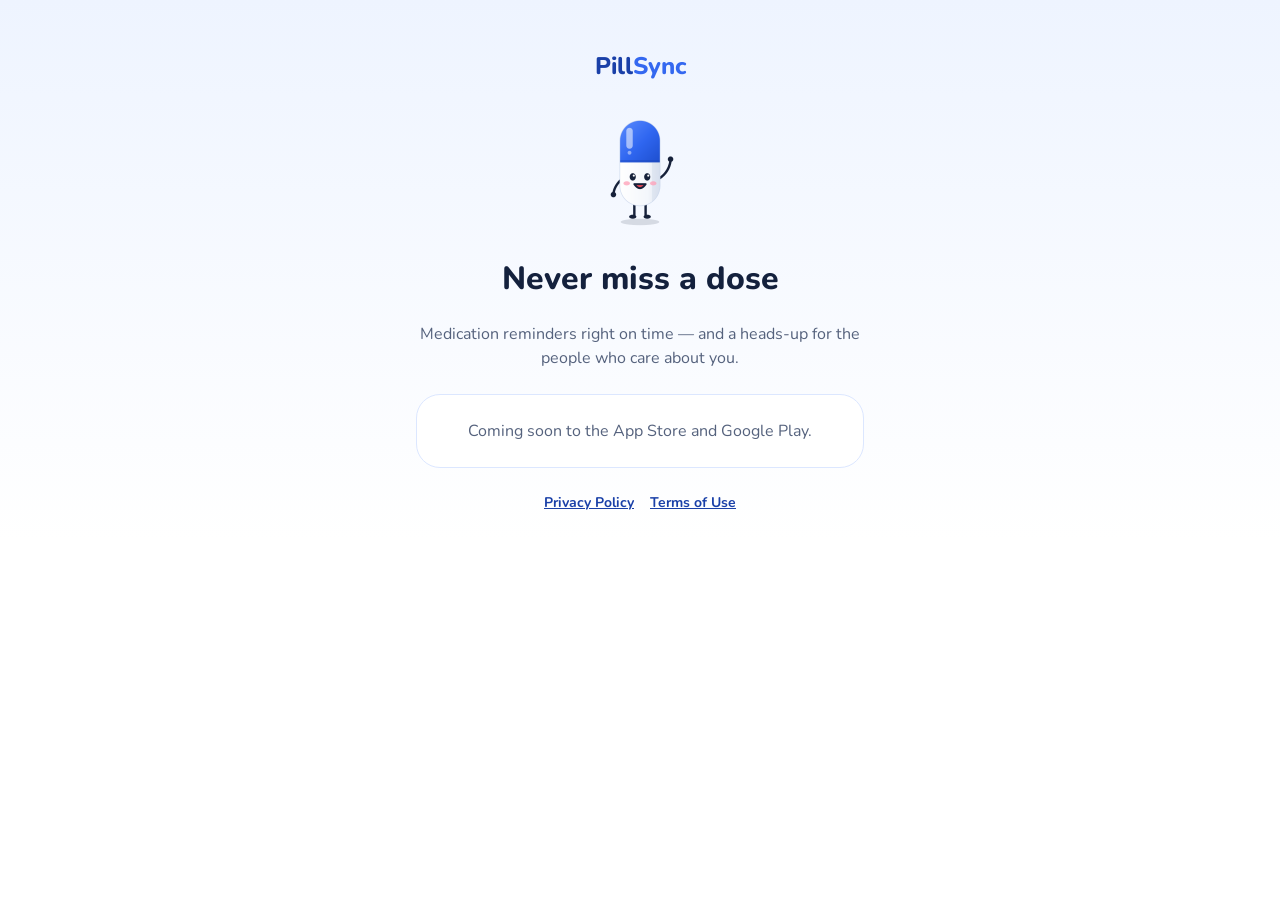
==== index.html @ e98e67c2 "pillsync.app site (built from rvulcano/Medicare web/)" ====
<!doctype html>
<html lang="en">
<head>
<meta charset="utf-8">
<meta name="viewport" content="width=device-width, initial-scale=1">
<meta name="theme-color" content="#2152d6">
<title>PillSync — medication reminders</title>
<meta name="description" content="Medication reminders right on time, and a heads-up for the people who care about you.">
<link rel="icon" href="/favicon.svg" type="image/svg+xml">
<link rel="preconnect" href="https://fonts.googleapis.com">
<link href="https://fonts.googleapis.com/css2?family=Nunito:wght@400;700;800&display=swap" rel="stylesheet">
<link rel="stylesheet" href="/assets/site.css">
</head>
<body>
<main class="center">
  <div class="brand">Pill<span>Sync</span></div>
  <img class="mascot" src="/assets/mascot-wave.png" alt="PillSync mascot waving" width="128" height="128">
  <h1 data-t="tagline">Never miss a dose</h1>
  <p data-t="sub">Medication reminders right on time — and a heads-up for the people who care about you.</p>
  <div class="card"><p data-t="soon">Coming soon to the App Store and Google Play.</p></div>
  <footer><a href="/privacy/" data-t="privacy">Privacy Policy</a><a href="/terms/" data-t="terms">Terms of Use</a></footer>
</main>
<script type="module">
  import { T } from '/assets/i18n.js'
  document.querySelectorAll('[data-t]').forEach((el) => { const v = T[el.dataset.t]; if (typeof v === 'string') el.textContent = v })
</script>
</body>
</html>
---- assets/site.css ----
/* pillsync.app — same brand rules as the app: blue & white, pill buttons, 8dp grid, min 12px text. */
:root {
  --brand-50: #eef4ff;
  --brand-100: #dce7ff;
  --brand-500: #3468f0;
  --brand-600: #2152d6;
  --brand-700: #1a40a8;
  --ink: #14213d;
  --muted: #55627d;
  color-scheme: light;
}
* { box-sizing: border-box; }
html, body { margin: 0; }
body {
  font-family: 'Nunito', system-ui, -apple-system, 'Segoe UI', Roboto, sans-serif;
  background: linear-gradient(180deg, var(--brand-50), #fff 60%);
  color: var(--ink);
  min-height: 100vh;
  line-height: 1.5;
}
main { max-width: 480px; margin: 0 auto; padding: 48px 16px 64px; display: flex; flex-direction: column; gap: 24px; }
.center { text-align: center; align-items: center; }
.brand { font-weight: 800; font-size: 24px; color: var(--brand-700); }
.brand span { color: var(--brand-500); }
h1 { margin: 0; font-size: 32px; line-height: 1.2; font-weight: 800; }
h2 { margin: 0; font-size: 20px; font-weight: 800; }
p { margin: 0; font-size: 16px; color: var(--muted); }
.mascot { width: 128px; height: auto; }
.card { background: #fff; border: 1px solid var(--brand-100); border-radius: 24px; padding: 24px; display: flex; flex-direction: column; gap: 16px; }
.btn { display: flex; align-items: center; justify-content: center; gap: 8px; min-height: 56px; padding: 0 24px; border-radius: 999px;
  font-weight: 800; font-size: 16px; text-decoration: none; border: 2px solid transparent; cursor: pointer; font-family: inherit; }
.btn-primary { background: var(--brand-600); color: #fff; }
.btn-light { background: #fff; color: var(--ink); border-color: #d9e1f0; }
.code { font-family: 'SF Mono', Menlo, Consolas, monospace; font-size: 40px; font-weight: 800; letter-spacing: 8px; color: var(--brand-700);
  background: var(--brand-50); border-radius: 999px; padding: 16px 24px; text-align: center; }
.steps { display: flex; flex-direction: column; gap: 16px; margin: 0; padding: 0; list-style: none; }
.steps li { display: flex; gap: 16px; align-items: flex-start; }
.steps b { flex: none; display: grid; place-items: center; width: 32px; height: 32px; border-radius: 999px; background: var(--brand-600); color: #fff; font-size: 14px; }
.small { font-size: 12px; color: var(--muted); }
footer { display: flex; justify-content: center; gap: 16px; font-size: 14px; }
footer a, .link { color: var(--brand-700); font-weight: 700; }
.legal h2 { margin-top: 8px; }
.legal p { color: #3a4560; }
[hidden] { display: none !important; }
.center > .card { align-self: stretch; }
.steps, .card { text-align: left; }
.card > p { text-align: center; }
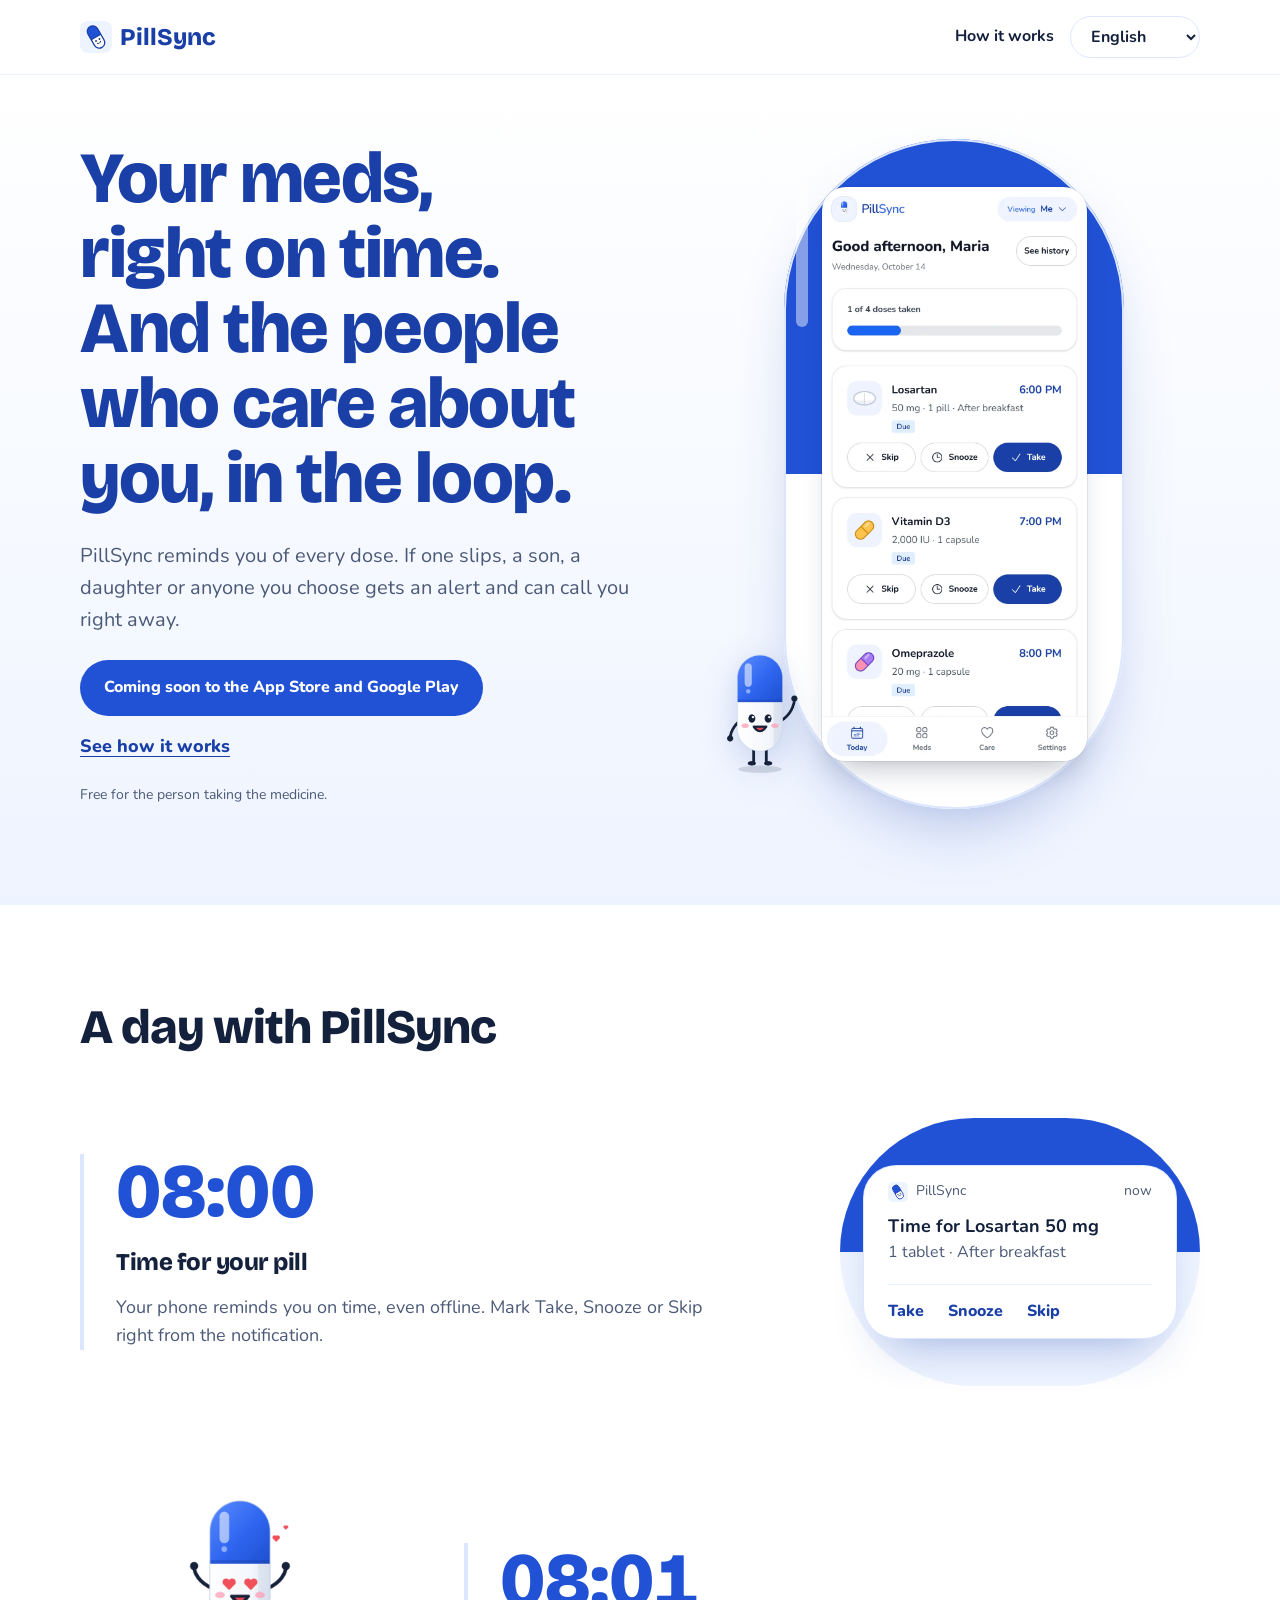
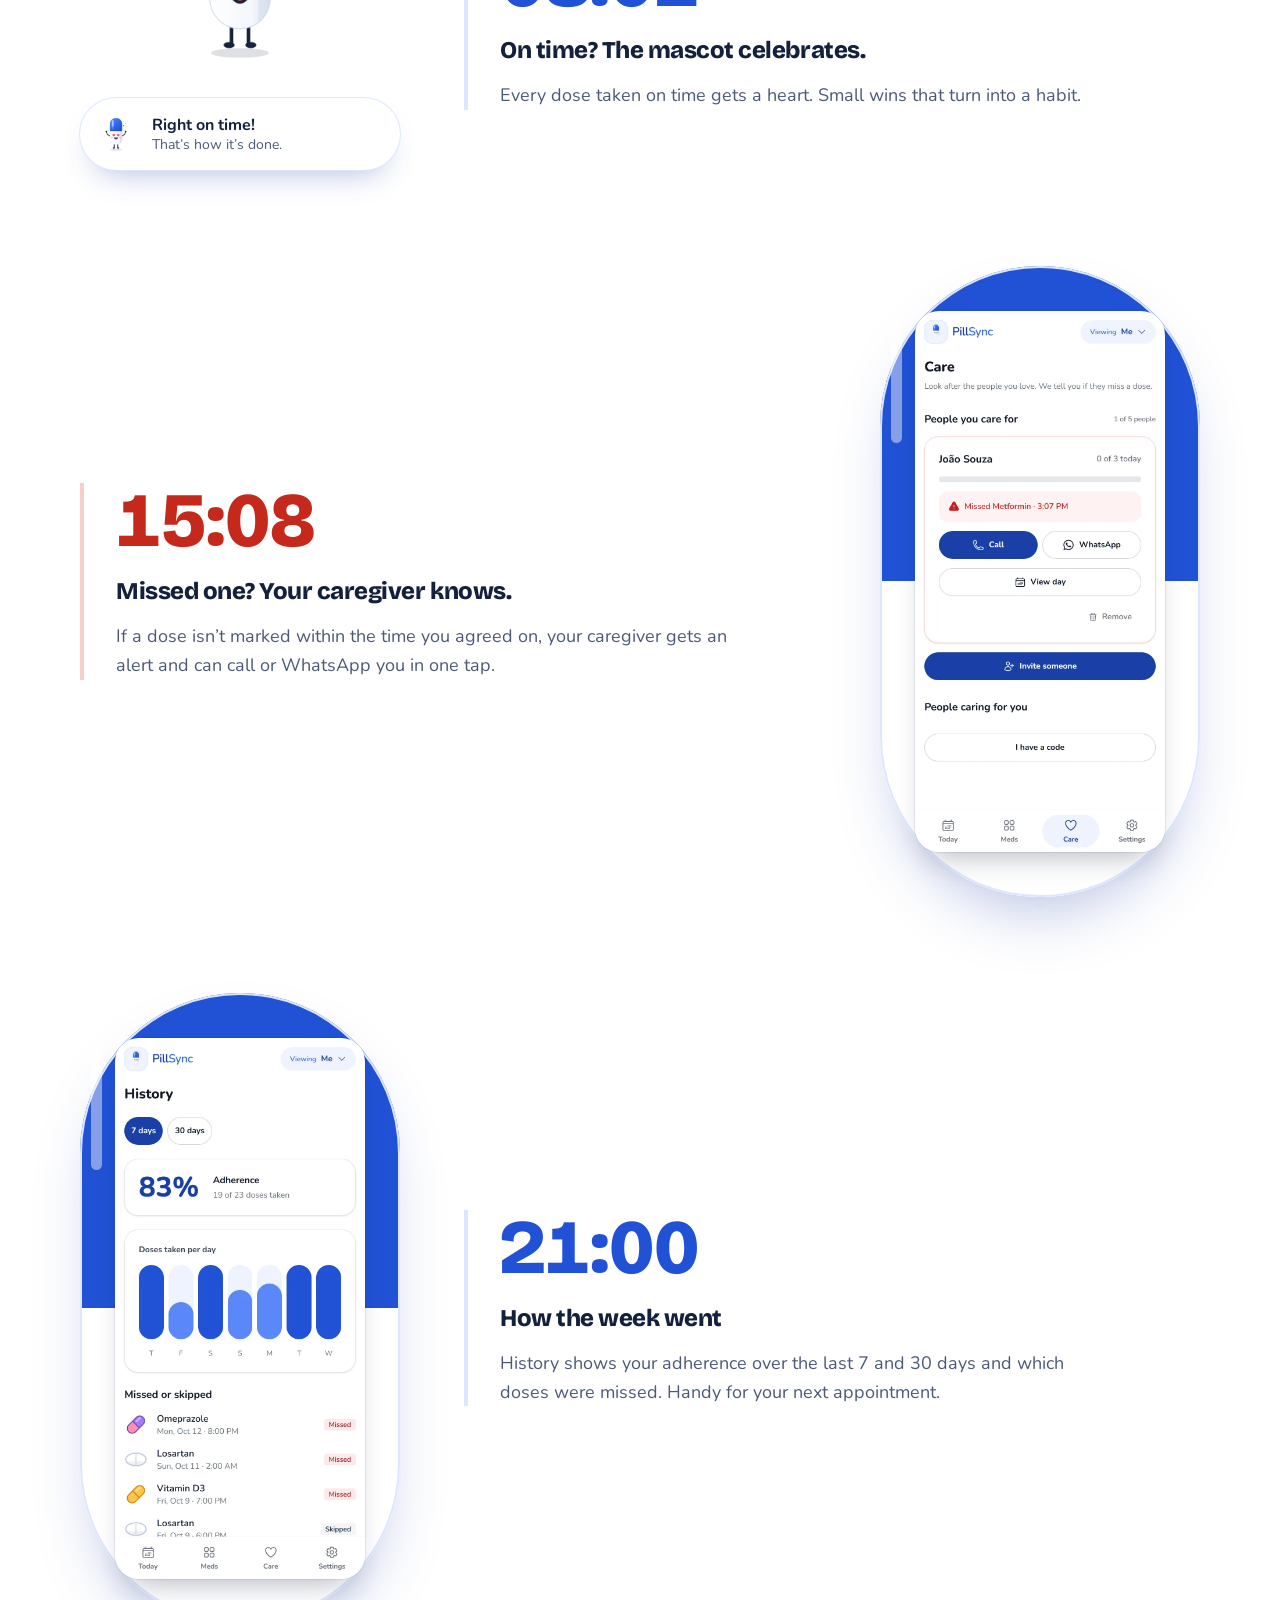
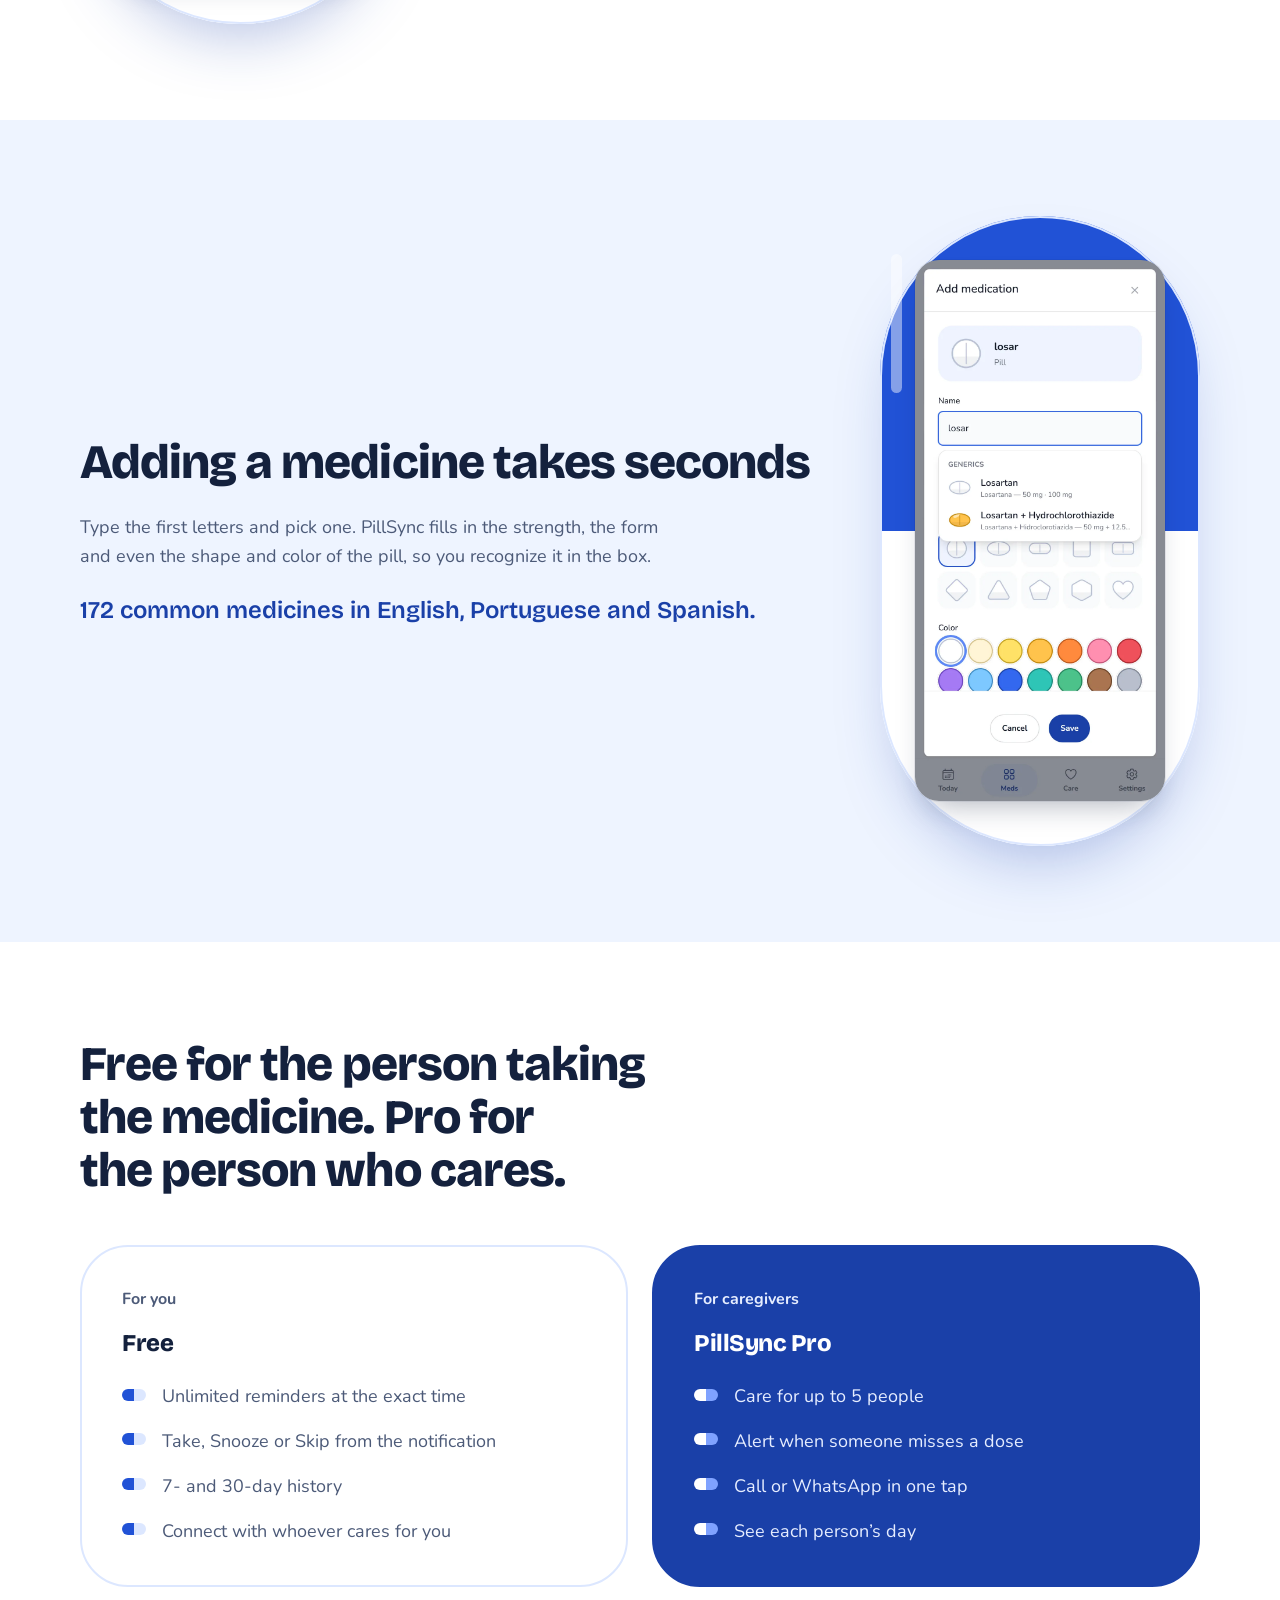
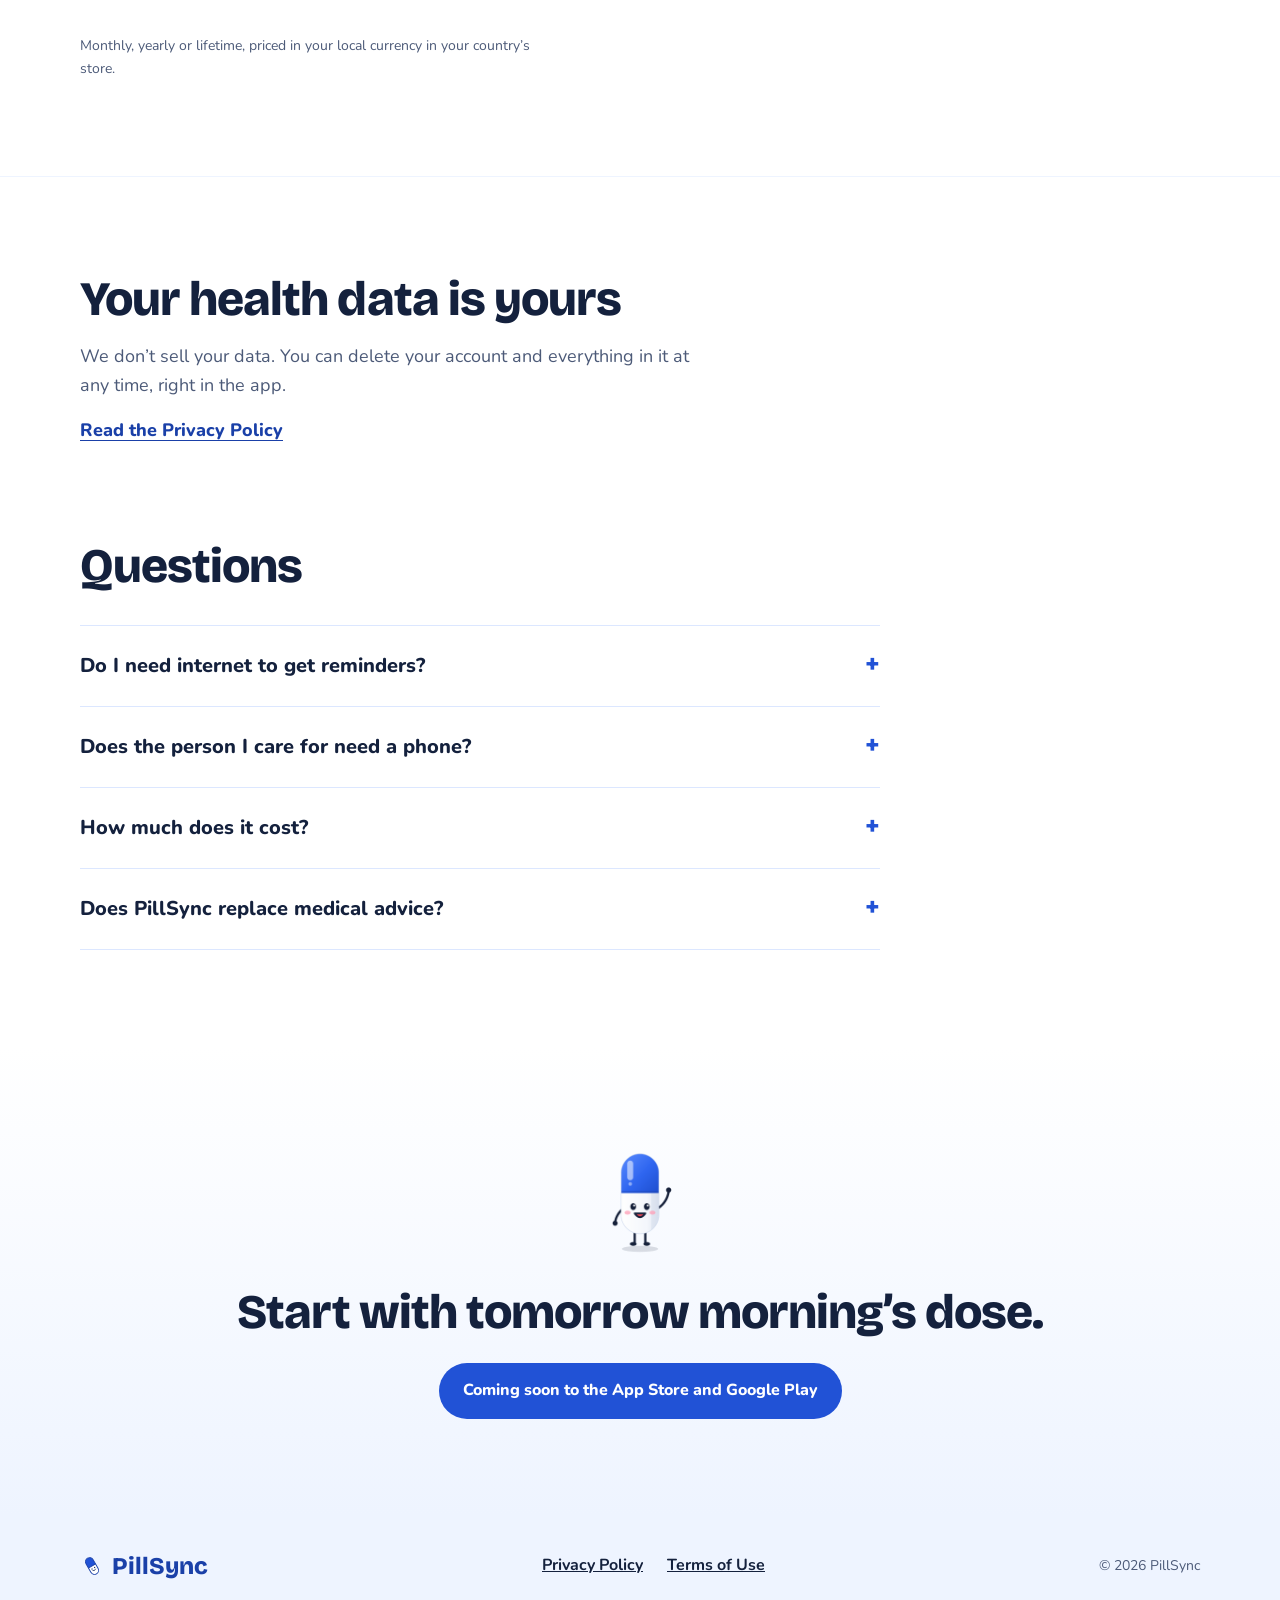
==== commit 5afd6c1a: "site: 2f3a483 2026-10-14T20:15Z" ====
--- a/index.html
+++ b/index.html
@@ -4,25 +4,151 @@
 <meta charset="utf-8">
 <meta name="viewport" content="width=device-width, initial-scale=1">
 <meta name="theme-color" content="#2152d6">
-<title>PillSync — medication reminders</title>
-<meta name="description" content="Medication reminders right on time, and a heads-up for the people who care about you.">
+<title>PillSync: medication reminders with caregiver alerts</title>
+<meta name="description" content="Reminders for every dose, right on time. If one slips, the person who cares for you gets an alert.">
+<meta property="og:title" content="PillSync">
+<meta property="og:description" content="Reminders for every dose, right on time. If one slips, the person who cares for you gets an alert.">
+<meta property="og:image" content="https://pillsync.app/assets/mascot-wave.png">
+<meta property="og:url" content="https://pillsync.app/">
 <link rel="icon" href="/favicon.svg" type="image/svg+xml">
 <link rel="preconnect" href="https://fonts.googleapis.com">
-<link href="https://fonts.googleapis.com/css2?family=Nunito:wght@400;700;800&display=swap" rel="stylesheet">
-<link rel="stylesheet" href="/assets/site.css">
+<link rel="preconnect" href="https://fonts.gstatic.com" crossorigin>
+<link href="https://fonts.googleapis.com/css2?family=Bricolage+Grotesque:opsz,wght@12..96,600;12..96,800&family=Nunito:wght@400;600;700;800&display=swap" rel="stylesheet">
+<link rel="stylesheet" href="/assets/landing.css">
 </head>
 <body>
-<main class="center">
-  <div class="brand">Pill<span>Sync</span></div>
-  <img class="mascot" src="/assets/mascot-wave.png" alt="PillSync mascot waving" width="128" height="128">
-  <h1 data-t="tagline">Never miss a dose</h1>
-  <p data-t="sub">Medication reminders right on time — and a heads-up for the people who care about you.</p>
-  <div class="card"><p data-t="soon">Coming soon to the App Store and Google Play.</p></div>
-  <footer><a href="/privacy/" data-t="privacy">Privacy Policy</a><a href="/terms/" data-t="terms">Terms of Use</a></footer>
+<header class="bar">
+  <a class="logo" href="/"><img src="/favicon.svg" alt="" width="32" height="32">PillSync</a>
+  <nav class="bar-nav">
+    <a href="#day" data-c="nav">How it works</a>
+    <select id="lang" aria-label="Language">
+      <option value="en">English</option>
+      <option value="pt">Português</option>
+      <option value="es">Español</option>
+    </select>
+  </nav>
+</header>
+
+<main>
+  <section class="hero">
+    <div class="hero-copy">
+      <h1 data-c="heroTitle">Your meds, right on time. And the people who care about you, in the loop.</h1>
+      <p class="lead" data-c="heroSub">PillSync reminds you of every dose. If one slips, a son, a daughter or anyone you choose gets an alert and can call you right away.</p>
+      <div class="hero-actions">
+        <span class="soon" data-c="soon">Coming soon to the App Store and Google Play</span>
+        <a class="text-link" href="#day" data-c="heroLink">See how it works</a>
+      </div>
+      <p class="fine" data-c="heroFree">Free for the person taking the medicine.</p>
+    </div>
+    <div class="hero-art">
+      <div class="capsule capsule-hero">
+        <img data-shot="today" src="/assets/shots/en/today.webp" alt="" width="860" height="1864" fetchpriority="high">
+      </div>
+      <img class="hero-mascot" src="/assets/mascot-wave.png" data-alt="mascot" alt="" width="160" height="160">
+    </div>
+  </section>
+
+  <section id="day" class="day" aria-labelledby="day-title">
+    <h2 id="day-title" data-c="dayTitle">A day with PillSync</h2>
+    <ol class="timeline">
+      <li class="stop">
+        <div class="stop-copy">
+          <time>08:00</time>
+          <h3 data-c="s1t">Time for your pill</h3>
+          <p data-c="s1p"></p>
+        </div>
+        <div class="moment">
+          <div class="notif" role="img" data-c-label="notifLabel">
+            <div class="notif-head"><img src="/favicon.svg" alt="" width="20" height="20"><span>PillSync</span><span data-c="notifNow">now</span></div>
+            <strong data-c="notifT">Time for Losartan 50 mg</strong>
+            <span data-c="notifP">1 tablet · After breakfast</span>
+            <div class="notif-actions"><span data-c="aTake">Take</span><span data-c="aSnooze">Snooze</span><span data-c="aSkip">Skip</span></div>
+          </div>
+        </div>
+      </li>
+      <li class="stop stop-love">
+        <div class="stop-copy">
+          <time>08:01</time>
+          <h3 data-c="s2t">On time? The mascot celebrates.</h3>
+          <p data-c="s2p"></p>
+        </div>
+        <div class="moment">
+          <img src="/assets/mascot-love.png" data-alt="love" alt="" width="200" height="200" loading="lazy">
+          <div class="toast" aria-hidden="true">
+            <img src="/assets/mascot-love.png" alt="" width="40" height="40">
+            <div><strong data-c="toastT">Right on time!</strong><span data-c="toastP">That’s how it’s done.</span></div>
+          </div>
+        </div>
+      </li>
+      <li class="stop stop-alert">
+        <div class="stop-copy">
+          <time>15:08</time>
+          <h3 data-c="s3t">Missed one? Your caregiver knows.</h3>
+          <p data-c="s3p"></p>
+        </div>
+        <div class="capsule"><img data-shot="care" src="/assets/shots/en/care.webp" alt="" width="860" height="1864" loading="lazy"></div>
+      </li>
+      <li class="stop">
+        <div class="stop-copy">
+          <time>21:00</time>
+          <h3 data-c="s4t">How the week went</h3>
+          <p data-c="s4p"></p>
+        </div>
+        <div class="capsule"><img data-shot="history" src="/assets/shots/en/history.webp" alt="" width="860" height="1864" loading="lazy"></div>
+      </li>
+    </ol>
+  </section>
+
+  <section class="add" aria-labelledby="add-title">
+    <div class="add-copy">
+      <h2 id="add-title" data-c="addTitle">Adding a medicine takes seconds</h2>
+      <p data-c="addP"></p>
+      <p class="fact" data-c="addFact"></p>
+    </div>
+    <div class="capsule"><img data-shot="search" src="/assets/shots/en/search.webp" alt="" width="860" height="1864" loading="lazy"></div>
+  </section>
+
+  <section class="plans" aria-labelledby="plans-title">
+    <h2 id="plans-title" data-c="planTitle">Free for the person taking the medicine. Pro for the person who cares.</h2>
+    <div class="plan-grid">
+      <div class="plan">
+        <p class="plan-who" data-c="freeWho">For you</p>
+        <h3 data-c="freeName">Free</h3>
+        <ul data-list="free"></ul>
+      </div>
+      <div class="plan plan-pro">
+        <p class="plan-who" data-c="proWho">For caregivers</p>
+        <h3 data-c="proName">PillSync Pro</h3>
+        <ul data-list="pro"></ul>
+      </div>
+    </div>
+    <p class="fine" data-c="planNote"></p>
+  </section>
+
+  <section class="privacy" aria-labelledby="priv-title">
+    <h2 id="priv-title" data-c="privTitle">Your health data is yours</h2>
+    <p data-c="privP"></p>
+    <a class="text-link" href="/privacy/" data-c="privLink">Read the Privacy Policy</a>
+  </section>
+
+  <section class="faq" aria-labelledby="faq-title">
+    <h2 id="faq-title" data-c="faqTitle">Questions</h2>
+    <div id="faq-list"></div>
+  </section>
+
+  <section class="end">
+    <img src="/assets/mascot-wave.png" alt="" width="120" height="120" loading="lazy">
+    <h2 data-c="endTitle">Start with tomorrow morning’s dose.</h2>
+    <span class="soon" data-c="soon">Coming soon to the App Store and Google Play</span>
+  </section>
 </main>
-<script type="module">
-  import { T } from '/assets/i18n.js'
-  document.querySelectorAll('[data-t]').forEach((el) => { const v = T[el.dataset.t]; if (typeof v === 'string') el.textContent = v })
-</script>
+
+<footer class="foot">
+  <a class="logo" href="/"><img src="/favicon.svg" alt="" width="24" height="24">PillSync</a>
+  <nav><a href="/privacy/" data-c="privacy">Privacy Policy</a><a href="/terms/" data-c="terms">Terms of Use</a></nav>
+  <small>© 2026 PillSync</small>
+</footer>
+
+<script type="module" src="/assets/landing.js"></script>
 </body>
 </html>
--- a/assets/landing.css
+++ b/assets/landing.css
@@ -0,0 +1,158 @@
+/* pillsync.app landing — the app's own rules: blue & white, pill buttons, 8dp grid (16px minimum gap), text ≥ 12px.
+   The one bold idea: every screen sits inside a giant capsule, blue on top and white below, like the mascot. */
+:root {
+  --blue-50: #eef4ff;
+  --blue-100: #dce7ff;
+  --blue-600: #2152d6;
+  --blue-700: #1a40a8;
+  --ink: #14213d;
+  --muted: #4c5a78;
+  --alert: #c4291c;
+  --display: 'Bricolage Grotesque', 'Nunito', system-ui, sans-serif;
+  --body: 'Nunito', system-ui, -apple-system, 'Segoe UI', Roboto, sans-serif;
+  color-scheme: light;
+}
+* { box-sizing: border-box; }
+html { scroll-behavior: smooth; }
+body { margin: 0; background: #fff; color: var(--ink); font-family: var(--body); font-size: 18px; line-height: 1.6; }
+img { max-width: 100%; height: auto; display: block; }
+a { color: inherit; }
+:focus-visible { outline: 3px solid var(--blue-600); outline-offset: 4px; border-radius: 8px; }
+
+h1, h2, h3 { font-family: var(--display); margin: 0; letter-spacing: -0.02em; text-wrap: balance; }
+h1 { font-size: clamp(40px, 6vw, 72px); line-height: 1.04; font-weight: 800; color: var(--blue-700); }
+h2 { font-size: clamp(32px, 4vw, 48px); line-height: 1.1; font-weight: 800; }
+h3 { font-size: 24px; line-height: 1.25; font-weight: 800; }
+p { margin: 0; color: var(--muted); max-width: 34em; }
+.lead { font-size: 20px; }
+.fine { font-size: 14px; }
+.text-link { color: var(--blue-700); font-weight: 800; text-underline-offset: 4px; }
+
+/* ---------- bar ---------- */
+.bar { position: sticky; top: 0; z-index: 10; display: flex; align-items: center; justify-content: space-between; gap: 16px;
+  padding: 16px max(16px, calc((100vw - 1120px) / 2)); background: rgba(255, 255, 255, 0.92); backdrop-filter: blur(8px);
+  border-bottom: 1px solid var(--blue-50); }
+.logo { display: inline-flex; align-items: center; gap: 8px; font-family: var(--display); font-weight: 800; font-size: 24px; color: var(--blue-700); text-decoration: none; }
+.bar-nav { display: flex; align-items: center; gap: 16px; font-weight: 700; font-size: 16px; }
+.bar-nav a { text-decoration: none; }
+#lang { font: inherit; font-size: 16px; color: var(--ink); border: 1px solid var(--blue-100); border-radius: 999px; padding: 8px 16px; background: #fff; cursor: pointer; }
+
+main > section { padding: 96px max(16px, calc((100vw - 1120px) / 2)); }
+
+/* ---------- capsule (the signature) ---------- */
+.capsule { --w: 320px; position: relative; width: var(--w); padding: calc(var(--w) * 0.14) calc(var(--w) * 0.11);
+  border-radius: 999px; background: linear-gradient(180deg, var(--blue-600) 0 50%, #fff 50% 100%);
+  box-shadow: inset 0 0 0 2px var(--blue-100), 0 32px 64px -24px rgba(26, 64, 168, 0.35); flex: none; }
+.capsule::before { /* the shine on the blue half, same as the mascot */
+  content: ''; position: absolute; top: calc(var(--w) * 0.12); left: calc(var(--w) * 0.035); width: calc(var(--w) * 0.035); height: 22%;
+  border-radius: 999px; background: rgba(255, 255, 255, 0.45); }
+.capsule img { border-radius: 24px; box-shadow: 0 0 0 1px rgba(20, 33, 61, 0.08), 0 16px 32px -16px rgba(20, 33, 61, 0.4); }
+
+/* ---------- hero ---------- */
+.hero { display: grid; grid-template-columns: 1.15fr 1fr; align-items: center; gap: 64px; padding-top: 64px !important;
+  background: linear-gradient(180deg, #fff 0%, var(--blue-50) 100%); }
+.hero-copy { display: flex; flex-direction: column; gap: 24px; }
+.hero-actions { display: flex; flex-wrap: wrap; align-items: center; gap: 16px 24px; }
+.soon { display: inline-flex; align-items: center; min-height: 56px; padding: 0 24px; border-radius: 999px; background: var(--blue-600); color: #fff; font-weight: 800; font-size: 16px; }
+.hero-art { position: relative; justify-self: center; }
+.capsule-hero { --w: 340px; }
+.hero-mascot { position: absolute; left: -96px; bottom: 24px; width: 144px; filter: drop-shadow(0 8px 16px rgba(26, 64, 168, 0.2)); }
+
+/* ---------- a day: a real sequence, so the times carry the structure ---------- */
+.day h2 { margin-bottom: 64px; }
+.timeline { list-style: none; margin: 0; padding: 0; display: flex; flex-direction: column; gap: 96px; }
+.stop { display: grid; grid-template-columns: 1fr auto; align-items: center; gap: 64px; }
+.stop:nth-child(even) { grid-template-columns: auto 1fr; }
+.stop:nth-child(even) .stop-copy { order: 2; }
+.stop-copy { display: flex; flex-direction: column; gap: 16px; padding-left: 32px; border-left: 4px solid var(--blue-100); }
+.stop time { font-family: var(--display); font-weight: 800; font-size: clamp(48px, 6vw, 80px); line-height: 1; color: var(--blue-600); font-variant-numeric: tabular-nums; }
+.stop-alert time { color: var(--alert); }
+.stop-alert .stop-copy { border-left-color: #f6cfcb; }
+.stop-love .stop-copy { border-left-color: var(--blue-100); }
+
+.moment { width: 320px; display: flex; flex-direction: column; align-items: center; gap: 24px; }
+.moment > img { width: 192px; }
+.toast { display: flex; align-items: center; gap: 16px; width: 100%; padding: 16px 24px 16px 16px; border-radius: 999px; background: #fff;
+  box-shadow: 0 0 0 1px var(--blue-100), 0 16px 32px -16px rgba(26, 64, 168, 0.4); }
+.toast img { width: 40px; flex: none; }
+.toast div { display: flex; flex-direction: column; line-height: 1.3; }
+.toast strong { font-size: 16px; color: var(--ink); }
+.toast span { font-size: 14px; color: var(--muted); }
+
+/* Lock-screen notification mock (08:00) */
+.notif { width: 100%; display: flex; flex-direction: column; gap: 4px; padding: 16px 24px 16px; border-radius: 32px; background: #fff;
+  box-shadow: 0 0 0 1px var(--blue-100), 0 24px 48px -24px rgba(26, 64, 168, 0.45); line-height: 1.35; }
+.notif-head { display: flex; align-items: center; gap: 8px; font-size: 14px; color: var(--muted); margin-bottom: 8px; }
+.notif-head span:last-child { margin-left: auto; }
+.notif strong { font-size: 18px; }
+.notif > span { font-size: 16px; color: var(--muted); }
+.notif-actions { display: flex; gap: 24px; margin-top: 16px; padding-top: 16px; border-top: 1px solid var(--blue-50); font-weight: 800; font-size: 16px; color: var(--blue-700); }
+.stop:first-child .moment { width: 360px; padding: 48px 24px; border-radius: 999px; background: linear-gradient(180deg, var(--blue-600) 0 50%, var(--blue-50) 50% 100%); }
+
+/* ---------- add a medicine ---------- */
+.add { display: grid; grid-template-columns: 1fr auto; align-items: center; gap: 64px; background: var(--blue-50); }
+.add-copy { display: flex; flex-direction: column; gap: 24px; }
+.fact { font-family: var(--display); font-weight: 600; font-size: 24px; line-height: 1.3; color: var(--blue-700); }
+
+/* ---------- plans ---------- */
+.plans { display: flex; flex-direction: column; gap: 48px; }
+.plans h2 { max-width: 18em; }
+.plan-grid { display: grid; grid-template-columns: 1fr 1fr; gap: 24px; }
+.plan { display: flex; flex-direction: column; gap: 16px; padding: 40px; border-radius: 48px; border: 2px solid var(--blue-100); }
+.plan-pro { background: var(--blue-700); border-color: var(--blue-700); color: #fff; }
+.plan-who { font-weight: 700; font-size: 16px; }
+.plan ul { list-style: none; margin: 8px 0 0; padding: 0; display: flex; flex-direction: column; gap: 16px; }
+.plan li { position: relative; padding-left: 40px; color: var(--muted); }
+.plan li::before { content: ''; position: absolute; left: 0; top: 0.35em; width: 24px; height: 12px; border-radius: 999px;
+  background: linear-gradient(90deg, var(--blue-600) 0 50%, var(--blue-100) 50% 100%); }
+.plan-pro .plan-who, .plan-pro li { color: #e6edff; }
+.plan-pro li::before { background: linear-gradient(90deg, #fff 0 50%, #7fa2ff 50% 100%); }
+
+/* ---------- privacy ---------- */
+.privacy { display: flex; flex-direction: column; gap: 16px; align-items: flex-start; border-top: 1px solid var(--blue-50); }
+
+/* ---------- faq ---------- */
+.faq { display: flex; flex-direction: column; gap: 32px; padding-top: 0 !important; }
+#faq-list { display: flex; flex-direction: column; border-top: 1px solid var(--blue-100); max-width: 800px; }
+details { border-bottom: 1px solid var(--blue-100); }
+summary { cursor: pointer; list-style: none; display: flex; justify-content: space-between; gap: 16px; padding: 24px 0; font-weight: 800; font-size: 20px; }
+summary::-webkit-details-marker { display: none; }
+summary::after { content: '+'; font-family: var(--display); font-size: 28px; line-height: 1; color: var(--blue-600); transition: transform 0.2s; }
+details[open] summary::after { transform: rotate(45deg); }
+details p { padding-bottom: 24px; }
+
+/* ---------- end ---------- */
+.end { display: flex; flex-direction: column; align-items: center; gap: 24px; text-align: center; background: linear-gradient(180deg, #fff 0%, var(--blue-50) 100%); }
+.end img { width: 120px; }
+
+.foot { display: flex; flex-wrap: wrap; align-items: center; justify-content: space-between; gap: 16px; padding: 32px max(16px, calc((100vw - 1120px) / 2)); background: var(--blue-50); font-size: 16px; }
+.foot nav { display: flex; gap: 24px; font-weight: 700; }
+.foot small { font-size: 14px; color: var(--muted); }
+
+/* ---------- the one motion moment: the hero capsule rises, the mascot hops in ---------- */
+@media (prefers-reduced-motion: no-preference) {
+  .capsule-hero { animation: rise 0.9s cubic-bezier(0.2, 0.8, 0.2, 1) both; }
+  .hero-mascot { animation: hop 0.7s 0.6s cubic-bezier(0.3, 1.6, 0.5, 1) both; }
+  @keyframes rise { from { transform: translateY(48px); opacity: 0; } }
+  @keyframes hop { from { transform: translateY(24px) scale(0.6); opacity: 0; } }
+}
+
+/* ---------- phones ---------- */
+@media (max-width: 860px) {
+  body { font-size: 17px; }
+  main > section { padding-top: 64px; padding-bottom: 64px; }
+  .hero, .add { grid-template-columns: 1fr; gap: 48px; }
+  .hero-art { margin-left: 48px; }
+  .capsule-hero { --w: min(300px, 72vw); }
+  .hero-mascot { left: -64px; width: 104px; }
+  .timeline { gap: 64px; }
+  .stop, .stop:nth-child(even) { grid-template-columns: 1fr; gap: 32px; }
+  .stop:nth-child(even) .stop-copy { order: 0; }
+  .stop .capsule, .moment { justify-self: center; }
+  .stop:first-child .moment { width: min(360px, 100%); padding: 40px 16px; }
+  .capsule { --w: min(280px, 76vw); }
+  .add .capsule { justify-self: center; }
+  .plan-grid { grid-template-columns: 1fr; }
+  .plan { padding: 32px 24px; border-radius: 40px; }
+  .bar-nav a { display: none; }
+}
